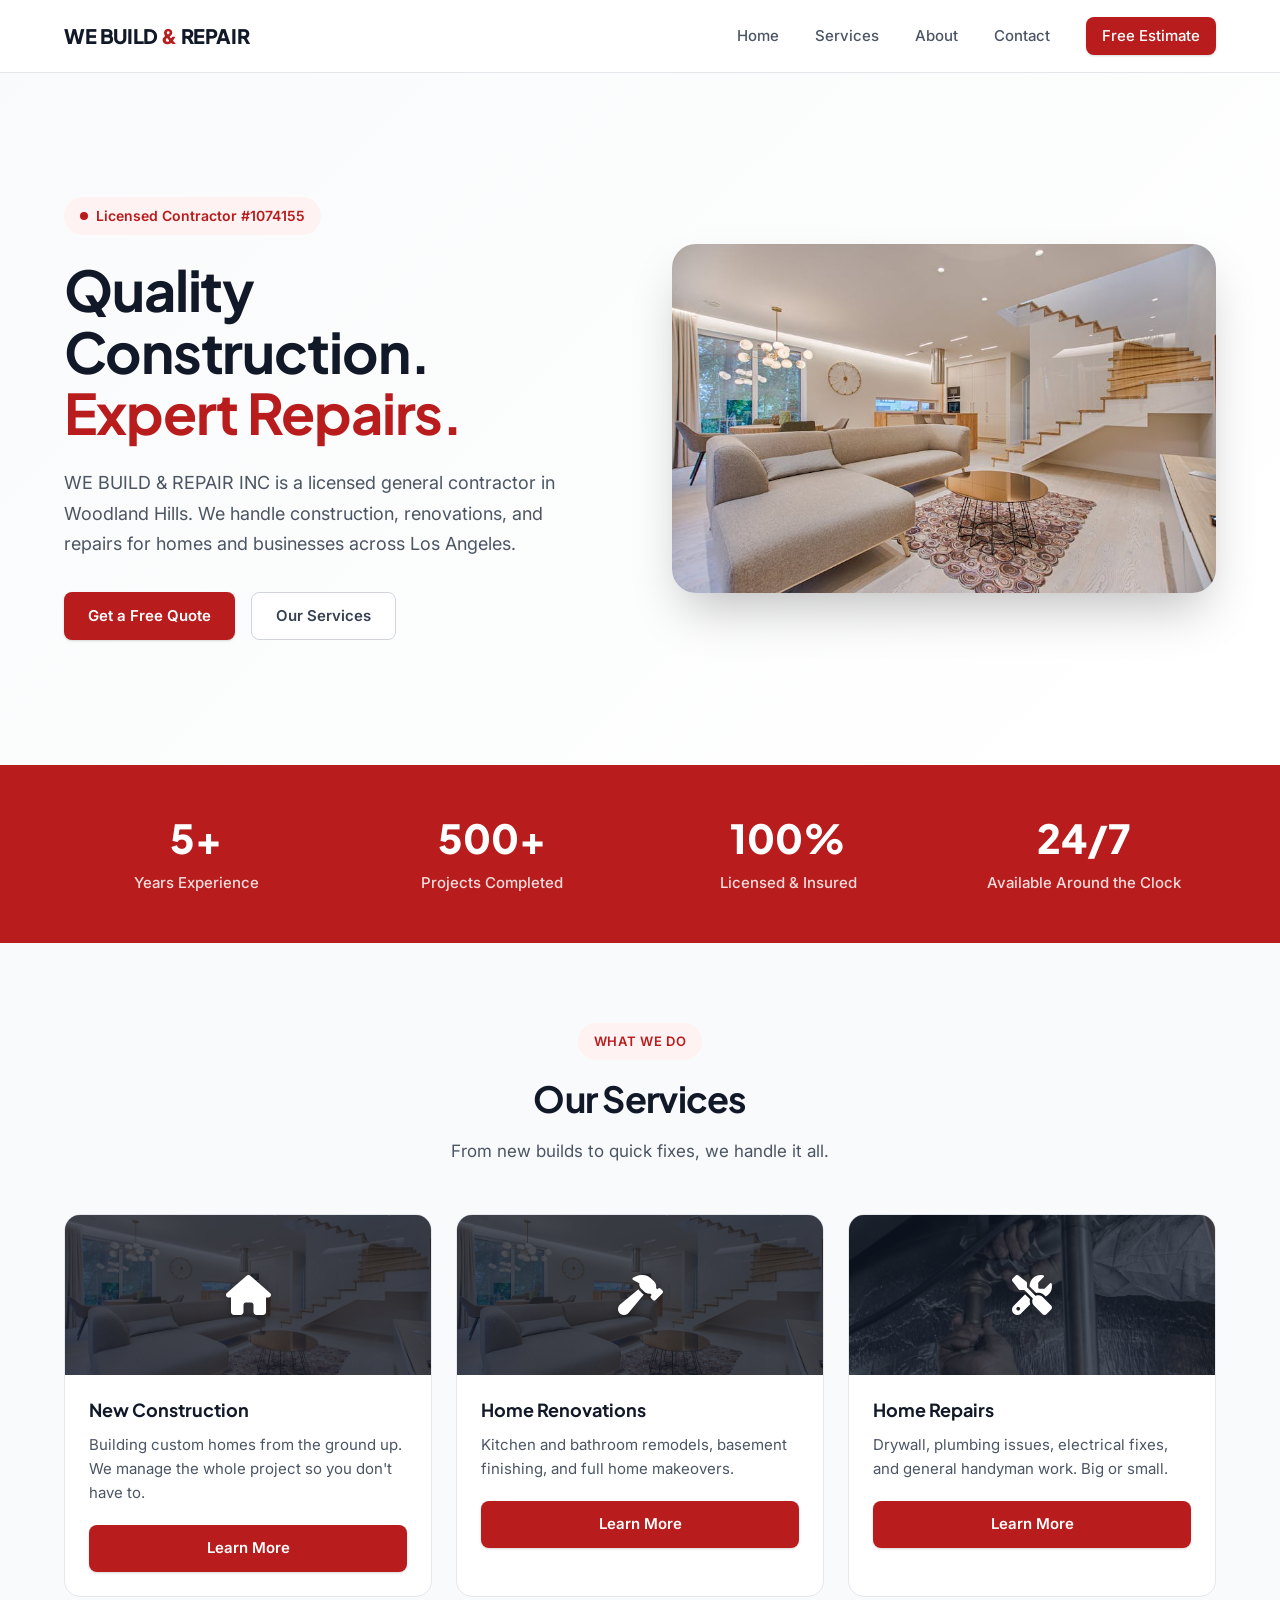
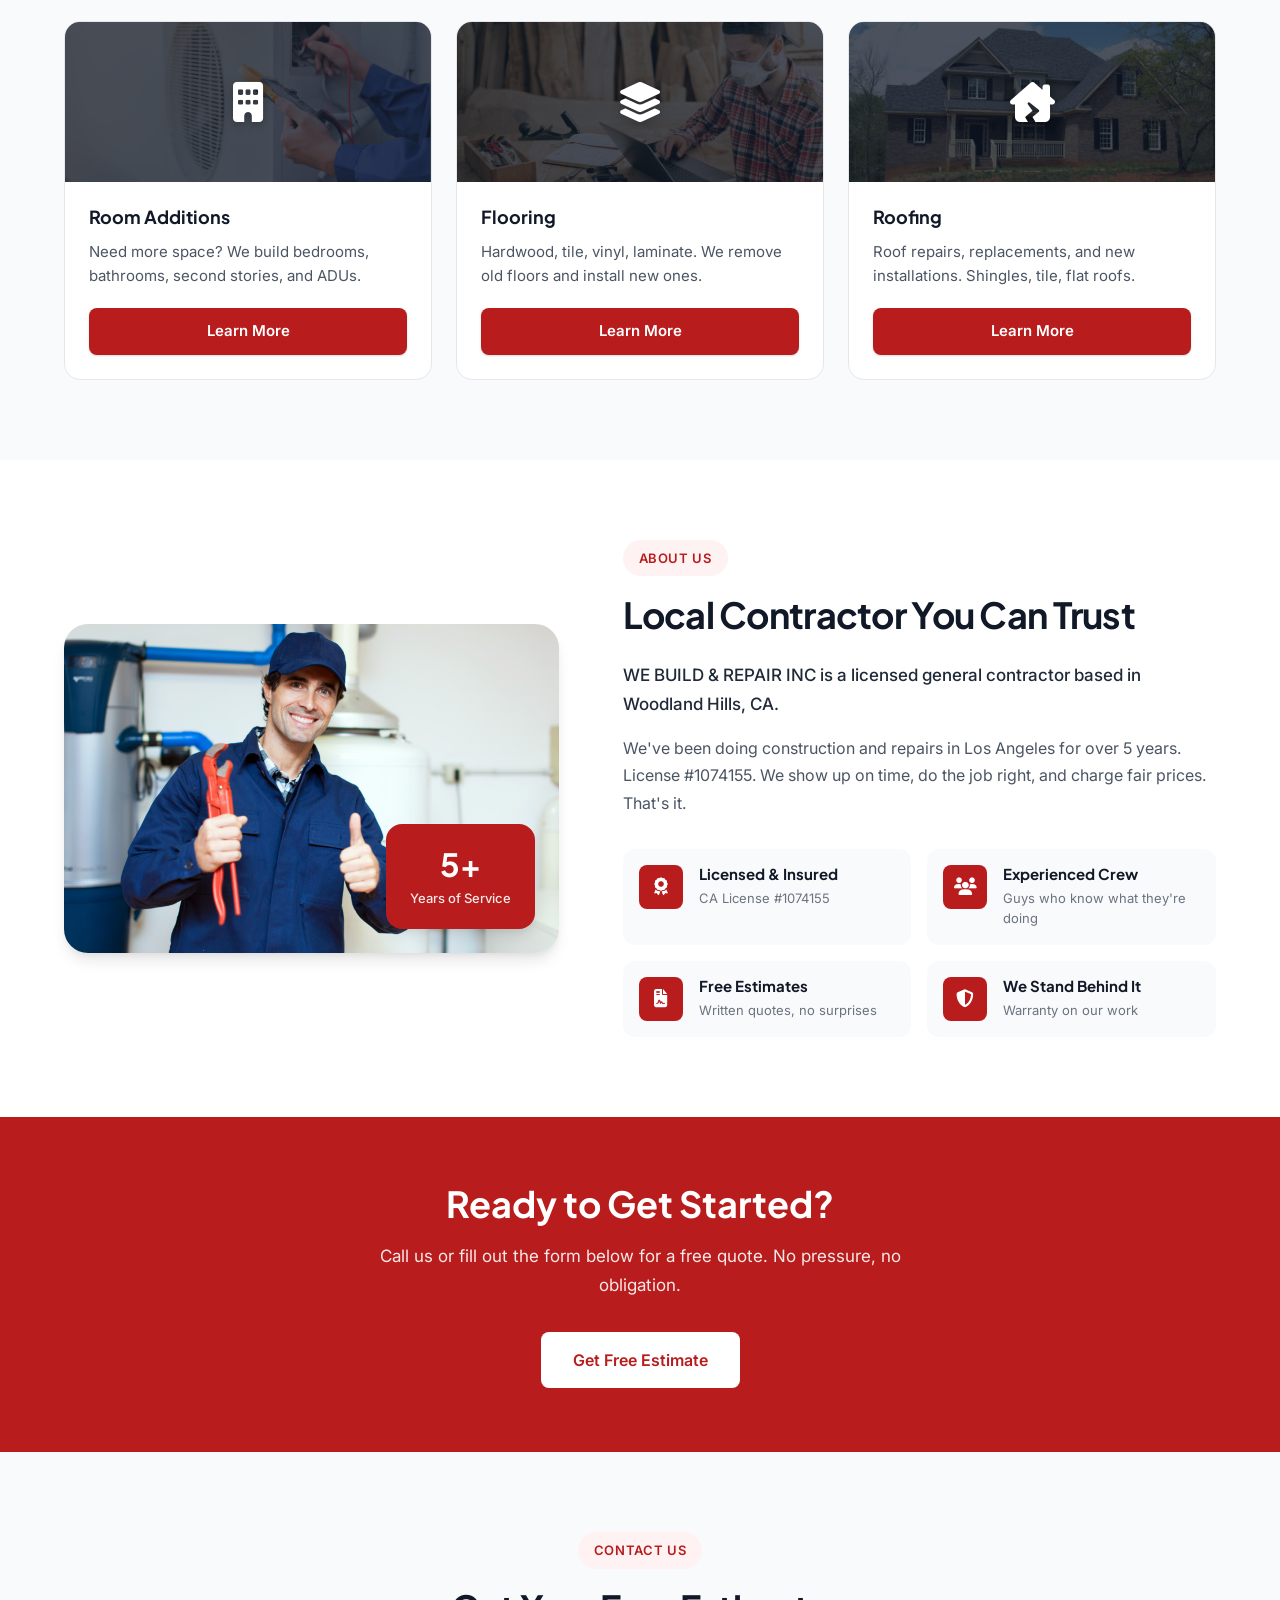
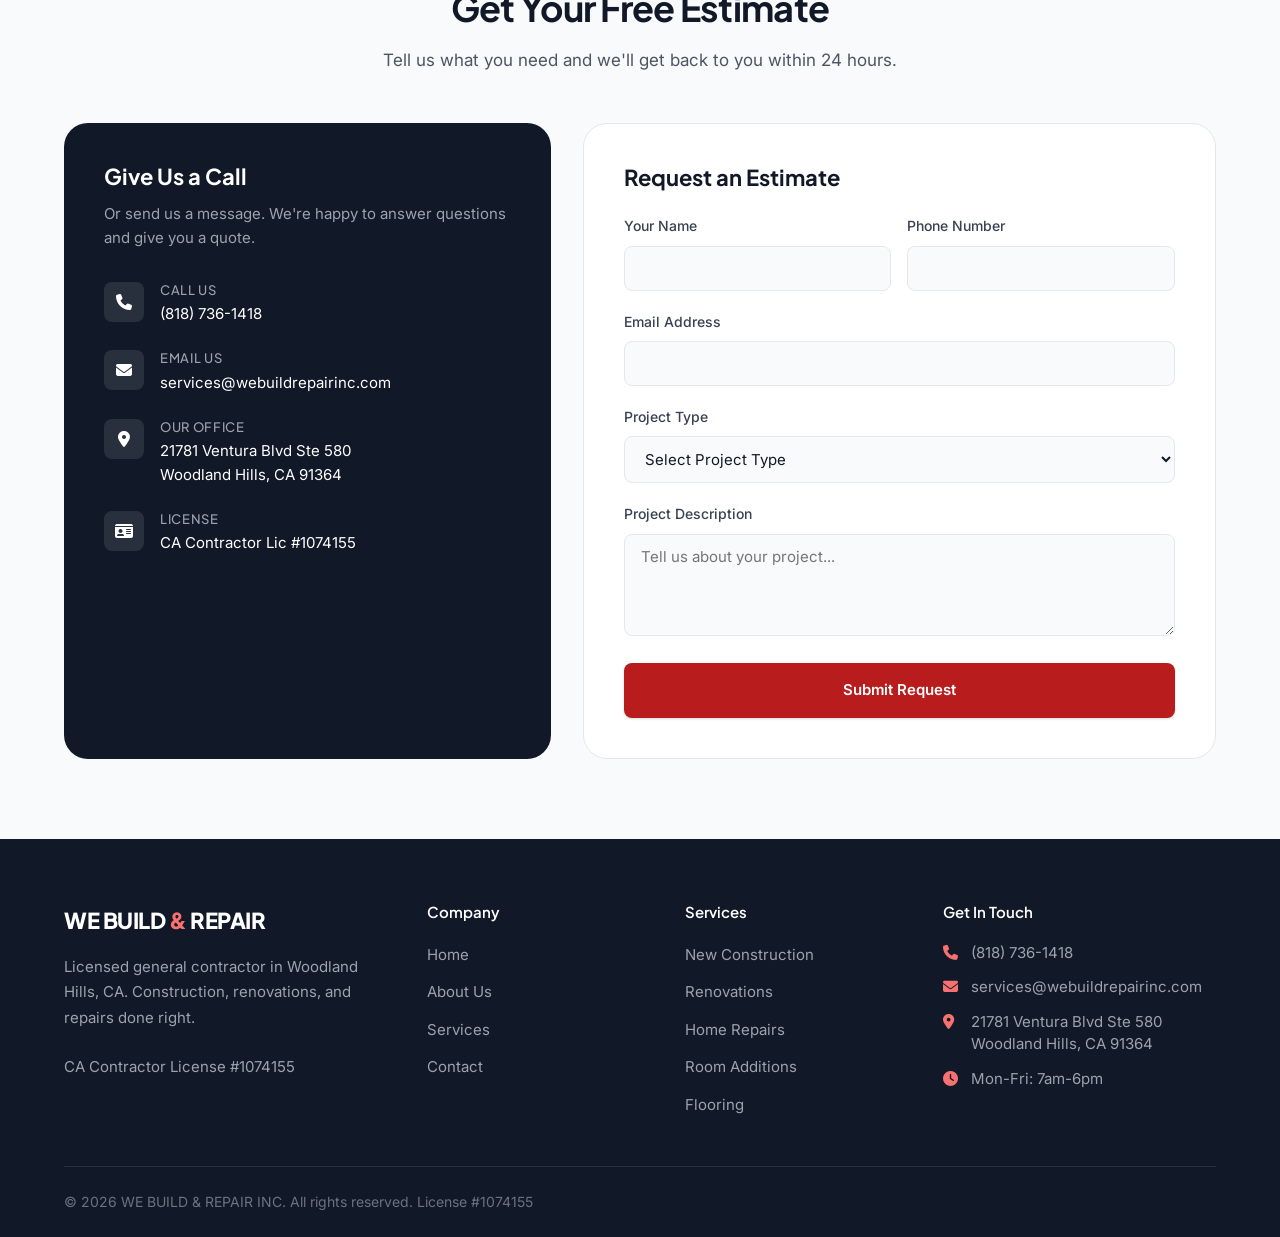
==== index.html @ b123d8c9 "first commit" ====
<!DOCTYPE html>
<html lang="en">
<head>
    <meta charset="UTF-8">
    <meta name="viewport" content="width=device-width, initial-scale=1.0">
    <title>We Build & Repair Inc | Licensed General Contractor in Woodland Hills, CA</title>
    <meta name="description" content="WE BUILD & REPAIR INC - Licensed General Contractor #1074155 serving Woodland Hills & Los Angeles. Expert construction, renovations, and home repairs. Call (818) 736-1418 for a free estimate.">
    <link rel="icon" type="image/png" href="images/favicon.png">
    <link rel="stylesheet" href="css/styles.css">
    <link rel="stylesheet" href="https://cdnjs.cloudflare.com/ajax/libs/font-awesome/6.4.0/css/all.min.css">
    <link href="https://fonts.googleapis.com/css2?family=Inter:wght@400;500;600;700;800;900&display=swap" rel="stylesheet">
</head>
<body>
    <!-- Header -->
    <header>
        <div class="container">
            <nav>
                <a href="index.html" class="logo">
                    <span class="logo-text">WE BUILD <span>&</span> REPAIR</span>
                </a>
                <ul class="nav-links">
                    <li><a href="#home">Home</a></li>
                    <li><a href="#services">Services</a></li>
                    <li><a href="#about">About</a></li>
                    <li><a href="#contact">Contact</a></li>
                    <li><a href="#contact" class="btn btn-primary">Free Estimate</a></li>
                </ul>
                <div class="mobile-menu-btn">
                    <span></span>
                    <span></span>
                    <span></span>
                </div>
            </nav>
        </div>
    </header>

    <!-- Hero Section -->
    <section class="hero" id="home">
        <div class="container">
            <div class="hero-content">
                <div class="hero-text">
                    <span class="hero-badge">Licensed Contractor #1074155</span>
                    <h1>Quality Construction. <span>Expert Repairs.</span></h1>
                    <p>WE BUILD & REPAIR INC is a licensed general contractor in Woodland Hills. We handle construction, renovations, and repairs for homes and businesses across Los Angeles.</p>
                    <div class="hero-buttons">
                        <a href="#contact" class="btn btn-primary">Get a Free Quote</a>
                        <a href="#services" class="btn btn-secondary">Our Services</a>
                    </div>
                </div>
                <div class="hero-image">
                    <img src="images/hero-construction.jpg" alt="Home Construction Project">
                </div>
            </div>
        </div>
    </section>

    <!-- Stats Bar -->
    <div class="stats-bar">
        <div class="container">
            <div class="stats-grid">
                <div class="stat-item">
                    <h3>5+</h3>
                    <p>Years Experience</p>
                </div>
                <div class="stat-item">
                    <h3>500+</h3>
                    <p>Projects Completed</p>
                </div>
                <div class="stat-item">
                    <h3>100%</h3>
                    <p>Licensed & Insured</p>
                </div>
                <div class="stat-item">
                    <h3>24/7</h3>
                    <p>Available Around the Clock</p>
                </div>
            </div>
        </div>
    </div>

    <!-- Services Section -->
    <section class="services" id="services">
        <div class="container">
            <div class="section-header">
                <span class="section-tag">What We Do</span>
                <h2>Our Services</h2>
                <p>From new builds to quick fixes, we handle it all.</p>
            </div>
            <div class="services-grid">
                <div class="service-card service-construction">
                    <div class="service-card-image">
                        <i class="fas fa-home"></i>
                    </div>
                    <div class="service-card-content">
                        <h3>New Construction</h3>
                        <p>Building custom homes from the ground up. We manage the whole project so you don't have to.</p>
                        <a href="services/construction.html" class="btn btn-primary">Learn More</a>
                    </div>
                </div>
                <div class="service-card service-renovations">
                    <div class="service-card-image">
                        <i class="fas fa-hammer"></i>
                    </div>
                    <div class="service-card-content">
                        <h3>Home Renovations</h3>
                        <p>Kitchen and bathroom remodels, basement finishing, and full home makeovers.</p>
                        <a href="services/renovations.html" class="btn btn-primary">Learn More</a>
                    </div>
                </div>
                <div class="service-card service-repairs">
                    <div class="service-card-image">
                        <i class="fas fa-tools"></i>
                    </div>
                    <div class="service-card-content">
                        <h3>Home Repairs</h3>
                        <p>Drywall, plumbing issues, electrical fixes, and general handyman work. Big or small.</p>
                        <a href="services/repairs.html" class="btn btn-primary">Learn More</a>
                    </div>
                </div>
                <div class="service-card service-additions">
                    <div class="service-card-image">
                        <i class="fas fa-building"></i>
                    </div>
                    <div class="service-card-content">
                        <h3>Room Additions</h3>
                        <p>Need more space? We build bedrooms, bathrooms, second stories, and ADUs.</p>
                        <a href="services/additions.html" class="btn btn-primary">Learn More</a>
                    </div>
                </div>
                <div class="service-card service-flooring">
                    <div class="service-card-image">
                        <i class="fas fa-layer-group"></i>
                    </div>
                    <div class="service-card-content">
                        <h3>Flooring</h3>
                        <p>Hardwood, tile, vinyl, laminate. We remove old floors and install new ones.</p>
                        <a href="services/flooring.html" class="btn btn-primary">Learn More</a>
                    </div>
                </div>
                <div class="service-card service-roofing">
                    <div class="service-card-image">
                        <i class="fas fa-house-damage"></i>
                    </div>
                    <div class="service-card-content">
                        <h3>Roofing</h3>
                        <p>Roof repairs, replacements, and new installations. Shingles, tile, flat roofs.</p>
                        <a href="services/roofing.html" class="btn btn-primary">Learn More</a>
                    </div>
                </div>
            </div>
        </div>
    </section>

    <!-- About Section -->
    <section class="about" id="about">
        <div class="container">
            <div class="about-content">
                <div class="about-image">
                    <img src="images/about-team.jpg" alt="We Build & Repair Inc Team">
                    <div class="experience-badge">
                        <h3>5+</h3>
                        <p>Years of Service</p>
                    </div>
                </div>
                <div class="about-text">
                    <span class="section-tag">About Us</span>
                    <h2>Local Contractor You Can Trust</h2>
                    <p class="lead">WE BUILD & REPAIR INC is a licensed general contractor based in Woodland Hills, CA.</p>
                    <p>We've been doing construction and repairs in Los Angeles for over 5 years. License #1074155. We show up on time, do the job right, and charge fair prices. That's it.</p>
                    <div class="about-features">
                        <div class="feature-item">
                            <div class="feature-icon">
                                <i class="fas fa-award"></i>
                            </div>
                            <div>
                                <h4>Licensed & Insured</h4>
                                <p>CA License #1074155</p>
                            </div>
                        </div>
                        <div class="feature-item">
                            <div class="feature-icon">
                                <i class="fas fa-users"></i>
                            </div>
                            <div>
                                <h4>Experienced Crew</h4>
                                <p>Guys who know what they're doing</p>
                            </div>
                        </div>
                        <div class="feature-item">
                            <div class="feature-icon">
                                <i class="fas fa-file-contract"></i>
                            </div>
                            <div>
                                <h4>Free Estimates</h4>
                                <p>Written quotes, no surprises</p>
                            </div>
                        </div>
                        <div class="feature-item">
                            <div class="feature-icon">
                                <i class="fas fa-shield-alt"></i>
                            </div>
                            <div>
                                <h4>We Stand Behind It</h4>
                                <p>Warranty on our work</p>
                            </div>
                        </div>
                    </div>
                </div>
            </div>
        </div>
    </section>

    <!-- CTA Section -->
    <section class="cta-section">
        <div class="container">
            <div class="cta-content">
                <h2>Ready to Get Started?</h2>
                <p>Call us or fill out the form below for a free quote. No pressure, no obligation.</p>
                <a href="#contact" class="btn">Get Free Estimate</a>
            </div>
        </div>
    </section>

    <!-- Contact Section -->
    <section class="contact" id="contact">
        <div class="container">
            <div class="section-header">
                <span class="section-tag">Contact Us</span>
                <h2>Get Your Free Estimate</h2>
                <p>Tell us what you need and we'll get back to you within 24 hours.</p>
            </div>
            <div class="contact-content">
                <div class="contact-info">
                    <h3>Give Us a Call</h3>
                    <p>Or send us a message. We're happy to answer questions and give you a quote.</p>
                    <div class="contact-item">
                        <i class="fas fa-phone"></i>
                        <div>
                            <h4>Call Us</h4>
                            <p>(818) 736-1418</p>
                        </div>
                    </div>
                    <div class="contact-item">
                        <i class="fas fa-envelope"></i>
                        <div>
                            <h4>Email Us</h4>
                            <p>services@webuildrepairinc.com</p>
                        </div>
                    </div>
                    <div class="contact-item">
                        <i class="fas fa-location-dot"></i>
                        <div>
                            <h4>Our Office</h4>
                            <p>21781 Ventura Blvd Ste 580<br>Woodland Hills, CA 91364</p>
                        </div>
                    </div>
                    <div class="contact-item">
                        <i class="fas fa-id-card"></i>
                        <div>
                            <h4>License</h4>
                            <p>CA Contractor Lic #1074155</p>
                        </div>
                    </div>
                </div>
                <div class="contact-form">
                    <h3>Request an Estimate</h3>
                    <form action="#" method="POST">
                        <div class="form-row">
                            <div class="form-group">
                                <label for="name">Your Name</label>
                                <input type="text" id="name" name="name" required>
                            </div>
                            <div class="form-group">
                                <label for="phone">Phone Number</label>
                                <input type="tel" id="phone" name="phone" required>
                            </div>
                        </div>
                        <div class="form-group">
                            <label for="email">Email Address</label>
                            <input type="email" id="email" name="email" required>
                        </div>
                        <div class="form-group">
                            <label for="service">Project Type</label>
                            <select id="service" name="service" required>
                                <option value="">Select Project Type</option>
                                <option value="construction">New Construction</option>
                                <option value="renovation">Home Renovation</option>
                                <option value="repair">Home Repair</option>
                                <option value="addition">Room Addition</option>
                                <option value="flooring">Flooring</option>
                                <option value="roofing">Roofing/Siding</option>
                                <option value="other">Other</option>
                            </select>
                        </div>
                        <div class="form-group">
                            <label for="message">Project Description</label>
                            <textarea id="message" name="message" rows="4" placeholder="Tell us about your project..."></textarea>
                        </div>
                        <button type="submit" class="btn btn-primary">Submit Request</button>
                    </form>
                </div>
            </div>
        </div>
    </section>

    <!-- Partners Section -->
    <section class="partners">
        <div class="container">
            <div class="partners-title">
                <p>Trusted by Homeowners & Partners</p>
            </div>
            <div class="partners-grid">
                <img src="images/partners/partner1.png" alt="Partner" class="partner-logo">
                <img src="images/partners/partner2.png" alt="Partner" class="partner-logo">
                <img src="images/partners/partner3.png" alt="Partner" class="partner-logo">
                <img src="images/partners/partner4.png" alt="Partner" class="partner-logo">
                <img src="images/partners/partner5.png" alt="Partner" class="partner-logo">
            </div>
        </div>
    </section>

    <!-- Footer -->
    <footer>
        <div class="container">
            <div class="footer-content">
                <div class="footer-brand">
                    <span class="logo-text">WE BUILD <span>&</span> REPAIR</span>
                    <p>Licensed general contractor in Woodland Hills, CA. Construction, renovations, and repairs done right.</p>
                    <p class="license-info">CA Contractor License #1074155</p>
                </div>
                <div class="footer-links">
                    <h4>Company</h4>
                    <ul>
                        <li><a href="#home">Home</a></li>
                        <li><a href="#about">About Us</a></li>
                        <li><a href="#services">Services</a></li>
                        <li><a href="#contact">Contact</a></li>
                    </ul>
                </div>
                <div class="footer-services">
                    <h4>Services</h4>
                    <ul>
                        <li><a href="services/construction.html">New Construction</a></li>
                        <li><a href="services/renovations.html">Renovations</a></li>
                        <li><a href="services/repairs.html">Home Repairs</a></li>
                        <li><a href="services/additions.html">Room Additions</a></li>
                        <li><a href="services/flooring.html">Flooring</a></li>
                    </ul>
                </div>
                <div class="footer-contact">
                    <h4>Get In Touch</h4>
                    <p><i class="fas fa-phone"></i> (818) 736-1418</p>
                    <p><i class="fas fa-envelope"></i> services@webuildrepairinc.com</p>
                    <p><i class="fas fa-location-dot"></i> 21781 Ventura Blvd Ste 580<br>Woodland Hills, CA 91364</p>
                    <p><i class="fas fa-clock"></i> Mon-Fri: 7am-6pm</p>
                </div>
            </div>
            <div class="footer-bottom">
                <p>&copy; 2026 WE BUILD & REPAIR INC. All rights reserved. License #1074155</p>
            </div>
        </div>
    </footer>

    <script src="js/main.js"></script>
</body>
</html>
---- css/styles.css ----
/* =====================================================
   WE BUILD & REPAIR INC - Professional Construction
   Clean, Modern Design with Red & White Theme
   License #1074155 | Woodland Hills, CA
   ===================================================== */

@import url('https://fonts.googleapis.com/css2?family=Inter:wght@300;400;500;600;700&family=Plus+Jakarta+Sans:wght@500;600;700;800&display=swap');

/* =====================================================
   CSS VARIABLES - Clean Color System
   ===================================================== */
:root {
    /* Primary Red Palette */
    --red-50: #FEF2F2;
    --red-100: #FEE2E2;
    --red-200: #FECACA;
    --red-300: #FCA5A5;
    --red-400: #F87171;
    --red-500: #EF4444;
    --red-600: #DC2626;
    --red-700: #B91C1C;
    --red-800: #991B1B;
    --red-900: #7F1D1D;
    
    /* Neutral Palette */
    --gray-50: #F9FAFB;
    --gray-100: #F3F4F6;
    --gray-200: #E5E7EB;
    --gray-300: #D1D5DB;
    --gray-400: #9CA3AF;
    --gray-500: #6B7280;
    --gray-600: #4B5563;
    --gray-700: #374151;
    --gray-800: #1F2937;
    --gray-900: #111827;
    
    /* Semantic Colors */
    --primary: #B91C1C;
    --primary-hover: #991B1B;
    --primary-light: #DC2626;
    --white: #FFFFFF;
    --black: #000000;
    
    /* Typography */
    --font-sans: 'Inter', -apple-system, BlinkMacSystemFont, 'Segoe UI', sans-serif;
    --font-display: 'Plus Jakarta Sans', var(--font-sans);
    
    /* Spacing Scale */
    --space-1: 0.25rem;
    --space-2: 0.5rem;
    --space-3: 0.75rem;
    --space-4: 1rem;
    --space-5: 1.25rem;
    --space-6: 1.5rem;
    --space-8: 2rem;
    --space-10: 2.5rem;
    --space-12: 3rem;
    --space-16: 4rem;
    --space-20: 5rem;
    --space-24: 6rem;
    
    /* Border Radius */
    --radius-sm: 6px;
    --radius-md: 8px;
    --radius-lg: 12px;
    --radius-xl: 16px;
    --radius-2xl: 24px;
    --radius-full: 9999px;
    
    /* Shadows */
    --shadow-xs: 0 1px 2px rgba(0, 0, 0, 0.05);
    --shadow-sm: 0 1px 3px rgba(0, 0, 0, 0.1), 0 1px 2px rgba(0, 0, 0, 0.06);
    --shadow-md: 0 4px 6px -1px rgba(0, 0, 0, 0.1), 0 2px 4px -1px rgba(0, 0, 0, 0.06);
    --shadow-lg: 0 10px 15px -3px rgba(0, 0, 0, 0.1), 0 4px 6px -2px rgba(0, 0, 0, 0.05);
    --shadow-xl: 0 20px 25px -5px rgba(0, 0, 0, 0.1), 0 10px 10px -5px rgba(0, 0, 0, 0.04);
    --shadow-2xl: 0 25px 50px -12px rgba(0, 0, 0, 0.25);
    
    /* Transitions */
    --transition-fast: 150ms ease;
    --transition-base: 200ms ease;
    --transition-slow: 300ms ease;
}

/* =====================================================
   RESET & BASE STYLES
   ===================================================== */
*, *::before, *::after {
    margin: 0;
    padding: 0;
    box-sizing: border-box;
}

html {
    scroll-behavior: smooth;
    -webkit-text-size-adjust: 100%;
}

body {
    font-family: var(--font-sans);
    font-size: 16px;
    line-height: 1.6;
    color: var(--gray-700);
    background-color: var(--white);
    -webkit-font-smoothing: antialiased;
    -moz-osx-font-smoothing: grayscale;
}

img {
    max-width: 100%;
    height: auto;
    display: block;
}

a {
    color: inherit;
    text-decoration: none;
}

ul, ol {
    list-style: none;
}

button {
    font-family: inherit;
    cursor: pointer;
    border: none;
    background: none;
}

h1, h2, h3, h4, h5, h6 {
    font-family: var(--font-display);
    font-weight: 700;
    line-height: 1.25;
    color: var(--gray-900);
}

/* =====================================================
   LAYOUT
   ===================================================== */
.container {
    width: 100%;
    max-width: 1200px;
    margin: 0 auto;
    padding: 0 var(--space-6);
}

section {
    padding: var(--space-20) 0;
}

/* =====================================================
   BUTTONS
   ===================================================== */
.btn {
    display: inline-flex;
    align-items: center;
    justify-content: center;
    gap: var(--space-2);
    padding: var(--space-3) var(--space-6);
    font-family: var(--font-sans);
    font-size: 0.9375rem;
    font-weight: 600;
    line-height: 1.5;
    border-radius: var(--radius-md);
    transition: all var(--transition-base);
    white-space: nowrap;
}

.btn-primary {
    background-color: var(--primary);
    color: var(--white) !important;
    box-shadow: var(--shadow-sm);
}

.btn-primary:hover {
    background-color: var(--primary-hover);
    transform: translateY(-1px);
    box-shadow: var(--shadow-md);
}

.btn-secondary {
    background-color: var(--white);
    color: var(--gray-700);
    border: 1px solid var(--gray-300);
}

.btn-secondary:hover {
    background-color: var(--gray-50);
    border-color: var(--gray-400);
}

.btn-white {
    background-color: var(--white);
    color: var(--primary);
}

.btn-white:hover {
    background-color: var(--gray-50);
}

.btn-lg {
    padding: var(--space-4) var(--space-8);
    font-size: 1rem;
}

/* =====================================================
   HEADER & NAVIGATION
   ===================================================== */
header {
    position: fixed;
    top: 0;
    left: 0;
    right: 0;
    z-index: 1000;
    background-color: var(--white);
    border-bottom: 1px solid var(--gray-200);
    transition: box-shadow var(--transition-base);
}

header.scrolled {
    box-shadow: var(--shadow-md);
}

nav {
    display: flex;
    align-items: center;
    justify-content: space-between;
    height: 72px;
}

.logo {
    display: flex;
    align-items: center;
    gap: var(--space-3);
}

.logo img {
    height: 40px;
    width: auto;
}

.logo-text {
    font-family: var(--font-display);
    font-size: 1.25rem;
    font-weight: 800;
    color: var(--gray-900);
    letter-spacing: -0.02em;
}

.logo-text span {
    color: var(--primary);
}

.nav-links {
    display: flex;
    align-items: center;
    gap: var(--space-1);
}

.nav-links li a {
    display: block;
    padding: var(--space-2) var(--space-4);
    font-size: 0.9375rem;
    font-weight: 500;
    color: var(--gray-600);
    border-radius: var(--radius-md);
    transition: all var(--transition-fast);
}

.nav-links li a:hover {
    color: var(--gray-900);
    background-color: var(--gray-100);
}

.nav-links .btn {
    margin-left: var(--space-4);
}

.mobile-menu-btn {
    display: none;
    flex-direction: column;
    justify-content: center;
    gap: 5px;
    width: 40px;
    height: 40px;
    padding: 8px;
    border-radius: var(--radius-md);
    transition: background-color var(--transition-fast);
}

.mobile-menu-btn:hover {
    background-color: var(--gray-100);
}

.mobile-menu-btn span {
    display: block;
    width: 100%;
    height: 2px;
    background-color: var(--gray-700);
    border-radius: 1px;
    transition: all var(--transition-fast);
}

/* =====================================================
   HERO SECTION
   ===================================================== */
.hero {
    padding-top: calc(72px + var(--space-16));
    padding-bottom: var(--space-16);
    background: linear-gradient(135deg, var(--gray-50) 0%, var(--white) 100%);
    min-height: 85vh;
    display: flex;
    align-items: center;
}

.hero-content {
    display: grid;
    grid-template-columns: 1fr 1fr;
    gap: var(--space-16);
    align-items: center;
}

.hero-badge {
    display: inline-flex;
    align-items: center;
    gap: var(--space-2);
    padding: var(--space-2) var(--space-4);
    background-color: var(--red-50);
    color: var(--primary);
    font-size: 0.875rem;
    font-weight: 600;
    border-radius: var(--radius-full);
    margin-bottom: var(--space-6);
}

.hero-badge::before {
    content: '';
    width: 8px;
    height: 8px;
    background-color: var(--primary);
    border-radius: 50%;
}

.hero-text h1 {
    font-size: clamp(2.5rem, 5vw, 3.5rem);
    line-height: 1.1;
    margin-bottom: var(--space-6);
    letter-spacing: -0.02em;
}

.hero-text h1 span {
    color: var(--primary);
}

.hero-text > p {
    font-size: 1.125rem;
    color: var(--gray-600);
    margin-bottom: var(--space-8);
    max-width: 500px;
    line-height: 1.7;
}

.hero-buttons {
    display: flex;
    gap: var(--space-4);
    flex-wrap: wrap;
}

.hero-image {
    position: relative;
}

.hero-image img {
    width: 100%;
    border-radius: var(--radius-2xl);
    box-shadow: var(--shadow-2xl);
}

/* =====================================================
   STATS BAR
   ===================================================== */
.stats-bar {
    background-color: var(--primary);
    padding: var(--space-12) 0;
}

.stats-grid {
    display: grid;
    grid-template-columns: repeat(4, 1fr);
    gap: var(--space-8);
}

.stat-item {
    text-align: center;
    color: var(--white);
}

.stat-item h3 {
    font-size: 2.5rem;
    font-weight: 800;
    color: var(--white);
    margin-bottom: var(--space-2);
}

.stat-item p {
    font-size: 0.9375rem;
    color: rgba(255, 255, 255, 0.85);
    font-weight: 500;
}

/* =====================================================
   SECTION HEADERS
   ===================================================== */
.section-header {
    text-align: center;
    max-width: 600px;
    margin: 0 auto var(--space-12);
}

.section-tag {
    display: inline-block;
    padding: var(--space-2) var(--space-4);
    background-color: var(--red-50);
    color: var(--primary);
    font-size: 0.8125rem;
    font-weight: 600;
    text-transform: uppercase;
    letter-spacing: 0.05em;
    border-radius: var(--radius-full);
    margin-bottom: var(--space-4);
}

.section-header h2 {
    font-size: clamp(1.75rem, 3vw, 2.25rem);
    margin-bottom: var(--space-4);
    letter-spacing: -0.02em;
}

.section-header p {
    font-size: 1.0625rem;
    color: var(--gray-600);
    line-height: 1.7;
}

/* =====================================================
   SERVICES SECTION
   ===================================================== */
.services {
    background-color: var(--gray-50);
}

.services-grid {
    display: grid;
    grid-template-columns: repeat(3, 1fr);
    gap: var(--space-6);
}

.service-card {
    background-color: var(--white);
    border-radius: var(--radius-xl);
    overflow: hidden;
    border: 1px solid var(--gray-200);
    transition: all var(--transition-slow);
}

.service-card:hover {
    transform: translateY(-4px);
    box-shadow: var(--shadow-xl);
    border-color: transparent;
}

.service-card-image {
    height: 160px;
    background-color: var(--gray-900);
    display: flex;
    align-items: center;
    justify-content: center;
    position: relative;
    overflow: hidden;
}

.service-card-image::before {
    content: '';
    position: absolute;
    top: 0;
    left: 0;
    right: 0;
    bottom: 0;
    background-size: cover;
    background-position: center;
    opacity: 0.25;
    transition: all var(--transition-slow);
}

.service-card:hover .service-card-image::before {
    opacity: 0.35;
    transform: scale(1.05);
}

/* Service Card Background Images */
.service-construction .service-card-image::before {
    background-image: url('../images/construction.jpg');
}

.service-renovations .service-card-image::before {
    background-image: url('../images/renovations.jpg');
}

.service-repairs .service-card-image::before {
    background-image: url('../images/repairs.jpg');
}

.service-additions .service-card-image::before {
    background-image: url('../images/additions.jpg');
}

.service-flooring .service-card-image::before {
    background-image: url('../images/flooring.jpg');
}

.service-roofing .service-card-image::before {
    background-image: url('../images/roofing.jpg');
}

.service-card-image i {
    font-size: 2.5rem;
    color: var(--white);
    position: relative;
    z-index: 1;
    text-shadow: 0 2px 10px rgba(0, 0, 0, 0.3);
}

.service-card-content {
    padding: var(--space-6);
}

.service-card h3 {
    font-size: 1.125rem;
    margin-bottom: var(--space-3);
}

.service-card p {
    font-size: 0.9375rem;
    color: var(--gray-600);
    margin-bottom: var(--space-5);
    line-height: 1.6;
}

.service-card .btn {
    width: 100%;
}

/* =====================================================
   ABOUT SECTION
   ===================================================== */
.about {
    background-color: var(--white);
}

.about-content {
    display: grid;
    grid-template-columns: 1fr 1.2fr;
    gap: var(--space-16);
    align-items: center;
}

.about-image {
    position: relative;
}

.about-image img {
    width: 100%;
    border-radius: var(--radius-2xl);
    box-shadow: var(--shadow-lg);
}

.experience-badge {
    position: absolute;
    bottom: var(--space-6);
    right: var(--space-6);
    background-color: var(--primary);
    color: var(--white);
    padding: var(--space-5) var(--space-6);
    border-radius: var(--radius-xl);
    text-align: center;
    box-shadow: var(--shadow-lg);
}

.experience-badge h3 {
    font-size: 2rem;
    color: var(--white);
    margin-bottom: var(--space-1);
}

.experience-badge p {
    font-size: 0.8125rem;
    color: rgba(255, 255, 255, 0.9);
    font-weight: 500;
}

.about-text .section-tag {
    margin-bottom: var(--space-4);
}

.about-text h2 {
    font-size: clamp(1.75rem, 3vw, 2.25rem);
    margin-bottom: var(--space-6);
    letter-spacing: -0.02em;
}

.about-text .lead {
    font-size: 1.0625rem;
    color: var(--gray-800);
    font-weight: 500;
    margin-bottom: var(--space-4);
    line-height: 1.7;
}

.about-text > p {
    color: var(--gray-600);
    margin-bottom: var(--space-8);
    line-height: 1.7;
}

.about-features {
    display: grid;
    grid-template-columns: 1fr 1fr;
    gap: var(--space-4);
}

.feature-item {
    display: flex;
    align-items: flex-start;
    gap: var(--space-4);
    padding: var(--space-4);
    background-color: var(--gray-50);
    border-radius: var(--radius-lg);
    transition: all var(--transition-fast);
}

.feature-item:hover {
    background-color: var(--red-50);
}

.feature-icon {
    width: 44px;
    height: 44px;
    background-color: var(--primary);
    border-radius: var(--radius-md);
    display: flex;
    align-items: center;
    justify-content: center;
    color: var(--white);
    font-size: 1.125rem;
    flex-shrink: 0;
}

.feature-item h4 {
    font-size: 0.9375rem;
    margin-bottom: var(--space-1);
}

.feature-item p {
    font-size: 0.8125rem;
    color: var(--gray-500);
}

/* =====================================================
   PROCESS SECTION
   ===================================================== */
.process {
    background-color: var(--gray-900);
    color: var(--white);
}

.process .section-tag {
    background-color: rgba(255, 255, 255, 0.1);
    color: var(--white);
}

.process .section-header h2 {
    color: var(--white);
}

.process .section-header p {
    color: var(--gray-400);
}

.process-grid {
    display: grid;
    grid-template-columns: repeat(4, 1fr);
    gap: var(--space-6);
}

.process-card {
    text-align: center;
    padding: var(--space-8) var(--space-6);
    background-color: rgba(255, 255, 255, 0.05);
    border-radius: var(--radius-xl);
    border: 1px solid rgba(255, 255, 255, 0.1);
    transition: all var(--transition-slow);
}

.process-card:hover {
    background-color: rgba(255, 255, 255, 0.08);
    transform: translateY(-4px);
}

.process-number {
    width: 56px;
    height: 56px;
    background-color: var(--primary);
    color: var(--white);
    border-radius: 50%;
    display: flex;
    align-items: center;
    justify-content: center;
    font-size: 1.5rem;
    font-weight: 700;
    margin: 0 auto var(--space-5);
    font-family: var(--font-display);
}

.process-card h4 {
    font-size: 1.125rem;
    color: var(--white);
    margin-bottom: var(--space-3);
}

.process-card p {
    font-size: 0.9375rem;
    color: var(--gray-400);
    line-height: 1.6;
}

/* =====================================================
   CTA SECTION
   ===================================================== */
.cta-section {
    background-color: var(--primary);
    padding: var(--space-16) 0;
}

.cta-content {
    text-align: center;
    max-width: 600px;
    margin: 0 auto;
}

.cta-content h2 {
    font-size: clamp(1.75rem, 3vw, 2.25rem);
    color: var(--white);
    margin-bottom: var(--space-4);
}

.cta-content p {
    font-size: 1.0625rem;
    color: rgba(255, 255, 255, 0.9);
    margin-bottom: var(--space-8);
    line-height: 1.7;
}

.cta-section .btn {
    background-color: var(--white);
    color: var(--primary);
    padding: var(--space-4) var(--space-8);
    font-size: 1rem;
}

.cta-section .btn:hover {
    background-color: var(--gray-100);
    transform: translateY(-2px);
}

/* =====================================================
   CONTACT SECTION
   ===================================================== */
.contact {
    background-color: var(--gray-50);
}

.contact-content {
    display: grid;
    grid-template-columns: 1fr 1.3fr;
    gap: var(--space-8);
}

.contact-info {
    background-color: var(--gray-900);
    color: var(--white);
    padding: var(--space-10);
    border-radius: var(--radius-2xl);
}

.contact-info h3 {
    font-size: 1.375rem;
    color: var(--white);
    margin-bottom: var(--space-3);
}

.contact-info > p {
    color: var(--gray-400);
    margin-bottom: var(--space-8);
    font-size: 0.9375rem;
    line-height: 1.6;
}

.contact-item {
    display: flex;
    align-items: flex-start;
    gap: var(--space-4);
    margin-bottom: var(--space-6);
}

.contact-item:last-child {
    margin-bottom: 0;
}

.contact-item i {
    width: 40px;
    height: 40px;
    background-color: rgba(255, 255, 255, 0.1);
    border-radius: var(--radius-md);
    display: flex;
    align-items: center;
    justify-content: center;
    font-size: 1rem;
    flex-shrink: 0;
}

.contact-item h4 {
    font-size: 0.8125rem;
    color: var(--gray-400);
    font-weight: 500;
    margin-bottom: var(--space-1);
    text-transform: uppercase;
    letter-spacing: 0.05em;
}

.contact-item p {
    color: var(--white);
    font-size: 0.9375rem;
}

.contact-form {
    background-color: var(--white);
    padding: var(--space-10);
    border-radius: var(--radius-2xl);
    border: 1px solid var(--gray-200);
}

.contact-form h3 {
    font-size: 1.375rem;
    margin-bottom: var(--space-6);
}

.form-row {
    display: grid;
    grid-template-columns: 1fr 1fr;
    gap: var(--space-4);
}

.form-group {
    margin-bottom: var(--space-5);
}

.form-group label {
    display: block;
    font-size: 0.875rem;
    font-weight: 500;
    color: var(--gray-700);
    margin-bottom: var(--space-2);
}

.form-group input,
.form-group select,
.form-group textarea {
    width: 100%;
    padding: var(--space-3) var(--space-4);
    font-family: var(--font-sans);
    font-size: 0.9375rem;
    color: var(--gray-900);
    background-color: var(--gray-50);
    border: 1px solid var(--gray-200);
    border-radius: var(--radius-md);
    transition: all var(--transition-fast);
}

.form-group input:focus,
.form-group select:focus,
.form-group textarea:focus {
    outline: none;
    border-color: var(--primary);
    background-color: var(--white);
    box-shadow: 0 0 0 3px var(--red-100);
}

.form-group textarea {
    resize: vertical;
    min-height: 100px;
}

.contact-form .btn {
    width: 100%;
    padding: var(--space-4);
}

/* =====================================================
   PARTNERS (HIDDEN)
   ===================================================== */
.partners {
    display: none;
}

/* =====================================================
   FOOTER
   ===================================================== */
footer {
    background-color: var(--gray-900);
    color: var(--white);
    padding-top: var(--space-16);
}

.footer-content {
    display: grid;
    grid-template-columns: 1.5fr 1fr 1fr 1.3fr;
    gap: var(--space-12);
    padding-bottom: var(--space-12);
    border-bottom: 1px solid rgba(255, 255, 255, 0.1);
}

.footer-brand .logo-text {
    font-size: 1.375rem;
    color: var(--white);
    margin-bottom: var(--space-4);
    display: inline-block;
}

.footer-brand .logo-text span {
    color: var(--red-400);
}

.footer-brand > p {
    color: var(--gray-400);
    font-size: 0.9375rem;
    margin-bottom: var(--space-6);
    line-height: 1.7;
}

.license-info {
    font-size: 0.8125rem;
    color: var(--gray-500);
    margin-bottom: var(--space-4);
}

.social-links {
    display: flex;
    gap: var(--space-3);
}

.social-links a {
    width: 40px;
    height: 40px;
    background-color: rgba(255, 255, 255, 0.1);
    border-radius: var(--radius-md);
    display: flex;
    align-items: center;
    justify-content: center;
    color: var(--white);
    font-size: 1rem;
    transition: all var(--transition-fast);
}

.social-links a:hover {
    background-color: var(--primary);
}

.footer-links h4,
.footer-services h4,
.footer-contact h4 {
    font-size: 0.9375rem;
    color: var(--white);
    margin-bottom: var(--space-5);
    font-weight: 600;
}

.footer-links ul,
.footer-services ul {
    display: flex;
    flex-direction: column;
    gap: var(--space-3);
}

.footer-links a,
.footer-services a {
    color: var(--gray-400);
    font-size: 0.9375rem;
    transition: color var(--transition-fast);
}

.footer-links a:hover,
.footer-services a:hover {
    color: var(--white);
}

.footer-contact p {
    display: flex;
    align-items: flex-start;
    gap: var(--space-3);
    color: var(--gray-400);
    font-size: 0.9375rem;
    margin-bottom: var(--space-3);
    line-height: 1.5;
}

.footer-contact i {
    color: var(--red-400);
    margin-top: 3px;
    flex-shrink: 0;
    width: 16px;
}

.footer-bottom {
    padding: var(--space-6) 0;
    display: flex;
    justify-content: space-between;
    align-items: center;
}

.footer-bottom p {
    color: var(--gray-500);
    font-size: 0.875rem;
}

.footer-bottom-links {
    display: flex;
    gap: var(--space-6);
}

.footer-bottom-links a {
    color: var(--gray-500);
    font-size: 0.875rem;
    transition: color var(--transition-fast);
}

.footer-bottom-links a:hover {
    color: var(--white);
}

/* =====================================================
   RESPONSIVE - TABLET (1024px)
   ===================================================== */
@media (max-width: 1024px) {
    .hero-content {
        grid-template-columns: 1fr;
        text-align: center;
        gap: var(--space-10);
    }
    
    .hero-text > p {
        margin-left: auto;
        margin-right: auto;
    }
    
    .hero-buttons {
        justify-content: center;
    }
    
    .hero-image {
        max-width: 500px;
        margin: 0 auto;
    }
    
    .stats-grid {
        grid-template-columns: repeat(2, 1fr);
        gap: var(--space-6);
    }
    
    .services-grid {
        grid-template-columns: repeat(2, 1fr);
    }
    
    .about-content {
        grid-template-columns: 1fr;
        gap: var(--space-10);
    }
    
    .about-image {
        max-width: 500px;
        margin: 0 auto;
    }
    
    .about-text {
        text-align: center;
    }
    
    .about-features {
        justify-content: center;
    }
    
    .process-grid {
        grid-template-columns: repeat(2, 1fr);
    }
    
    .contact-content {
        grid-template-columns: 1fr;
    }
    
    .footer-content {
        grid-template-columns: repeat(2, 1fr);
    }
}

/* =====================================================
   RESPONSIVE - MOBILE LANDSCAPE (768px)
   ===================================================== */
@media (max-width: 768px) {
    section {
        padding: var(--space-16) 0;
    }
    
    nav {
        height: 64px;
    }
    
    .nav-links {
        position: fixed;
        top: 64px;
        left: 0;
        right: 0;
        background-color: var(--white);
        flex-direction: column;
        padding: var(--space-4);
        border-top: 1px solid var(--gray-200);
        box-shadow: var(--shadow-lg);
        transform: translateY(-100%);
        opacity: 0;
        visibility: hidden;
        transition: all var(--transition-slow);
    }
    
    .nav-links.active {
        transform: translateY(0);
        opacity: 1;
        visibility: visible;
    }
    
    .nav-links li {
        width: 100%;
    }
    
    .nav-links li a {
        display: block;
        padding: var(--space-3) var(--space-4);
        text-align: center;
    }
    
    .nav-links .btn {
        margin-left: 0;
        margin-top: var(--space-2);
        width: 100%;
    }
    
    .mobile-menu-btn {
        display: flex;
    }
    
    .hero {
        padding-top: calc(64px + var(--space-10));
        min-height: auto;
    }
    
    .hero-image {
        display: none;
    }
    
    .services-grid {
        grid-template-columns: 1fr;
    }
    
    .about-features {
        grid-template-columns: 1fr;
    }
    
    .process-grid {
        grid-template-columns: 1fr;
    }
    
    .form-row {
        grid-template-columns: 1fr;
    }
    
    .footer-content {
        grid-template-columns: 1fr;
        text-align: center;
        gap: var(--space-8);
    }
    
    .social-links {
        justify-content: center;
    }
    
    .footer-bottom {
        flex-direction: column;
        gap: var(--space-4);
        text-align: center;
    }
}

/* =====================================================
   RESPONSIVE - MOBILE (480px)
   ===================================================== */
@media (max-width: 480px) {
    .container {
        padding: 0 var(--space-4);
    }
    
    section {
        padding: var(--space-12) 0;
    }
    
    .hero-text h1 {
        font-size: 2rem;
    }
    
    .hero-buttons {
        flex-direction: column;
    }
    
    .hero-buttons .btn {
        width: 100%;
    }
    
    .stats-grid {
        grid-template-columns: 1fr 1fr;
        gap: var(--space-4);
    }
    
    .stat-item h3 {
        font-size: 2rem;
    }
    
    .contact-info,
    .contact-form {
        padding: var(--space-6);
    }
    
    .cta-section {
        padding: var(--space-12) 0;
    }
}

/* =====================================================
   ACCESSIBILITY
   ===================================================== */
@media (prefers-reduced-motion: reduce) {
    *, *::before, *::after {
        animation-duration: 0.01ms !important;
        animation-iteration-count: 1 !important;
        transition-duration: 0.01ms !important;
    }
    
    html {
        scroll-behavior: auto;
    }
}

:focus-visible {
    outline: 2px solid var(--primary);
    outline-offset: 2px;
}

::selection {
    background-color: var(--red-100);
    color: var(--gray-900);
}

/* =====================================================
   SERVICE PAGE STYLES
   ===================================================== */

/* Service Page Hero */
.service-hero {
    padding-top: calc(72px + var(--space-16));
    padding-bottom: var(--space-16);
    background: linear-gradient(135deg, var(--gray-900) 0%, var(--gray-800) 100%);
    position: relative;
    overflow: hidden;
}

.service-hero::before {
    content: '';
    position: absolute;
    top: 0;
    left: 0;
    right: 0;
    bottom: 0;
    background: url('../images/construction.jpg') center/cover no-repeat;
    opacity: 0.15;
}

.service-hero .container {
    position: relative;
    z-index: 1;
}

.service-hero-content {
    max-width: 800px;
    margin: 0 auto;
    text-align: center;
}

.service-hero .section-tag {
    background-color: rgba(255, 255, 255, 0.15);
    color: var(--white);
}

.service-hero h1 {
    font-size: clamp(2.25rem, 5vw, 3.25rem);
    color: var(--white);
    margin-bottom: var(--space-6);
    letter-spacing: -0.02em;
}

.service-hero h1 span {
    color: var(--red-400);
}

.service-hero p {
    font-size: 1.125rem;
    color: var(--gray-300);
    line-height: 1.7;
    margin-bottom: var(--space-8);
}

.service-hero-buttons {
    display: flex;
    gap: var(--space-4);
    justify-content: center;
    flex-wrap: wrap;
}

/* Service Overview Section */
.service-overview {
    background-color: var(--white);
    padding: var(--space-20) 0;
}

.service-overview-grid {
    display: grid;
    grid-template-columns: 1.2fr 1fr;
    gap: var(--space-16);
    align-items: center;
}

.service-overview-text .section-tag {
    margin-bottom: var(--space-4);
}

.service-overview-text h2 {
    font-size: clamp(1.75rem, 3vw, 2.25rem);
    margin-bottom: var(--space-6);
    letter-spacing: -0.02em;
}

.service-overview-text > p {
    color: var(--gray-600);
    margin-bottom: var(--space-6);
    line-height: 1.8;
}

.service-overview-image img {
    width: 100%;
    border-radius: var(--radius-2xl);
    box-shadow: var(--shadow-xl);
}

/* Service Highlights List */
.service-highlights {
    margin-top: var(--space-8);
}

.service-highlights li {
    display: flex;
    align-items: flex-start;
    gap: var(--space-3);
    padding: var(--space-3) 0;
    border-bottom: 1px solid var(--gray-100);
}

.service-highlights li:last-child {
    border-bottom: none;
}

.service-highlights li i {
    color: var(--primary);
    margin-top: 4px;
    flex-shrink: 0;
}

.service-highlights li span {
    color: var(--gray-700);
    font-size: 0.9375rem;
}

/* Service Features Grid */
.service-features {
    background-color: var(--gray-50);
    padding: var(--space-20) 0;
}

.service-features-grid {
    display: grid;
    grid-template-columns: repeat(3, 1fr);
    gap: var(--space-6);
}

.service-feature-card {
    background-color: var(--white);
    padding: var(--space-8);
    border-radius: var(--radius-xl);
    border: 1px solid var(--gray-200);
    transition: all var(--transition-slow);
}

.service-feature-card:hover {
    transform: translateY(-4px);
    box-shadow: var(--shadow-lg);
    border-color: transparent;
}

.service-feature-card.featured {
    border-color: var(--primary);
    position: relative;
}

.feature-badge {
    position: absolute;
    top: var(--space-4);
    right: var(--space-4);
    background-color: var(--primary);
    color: var(--white);
    padding: var(--space-1) var(--space-3);
    font-size: 0.75rem;
    font-weight: 600;
    border-radius: var(--radius-full);
    text-transform: uppercase;
    letter-spacing: 0.05em;
}

.service-feature-card .feature-icon {
    width: 56px;
    height: 56px;
    background: linear-gradient(135deg, var(--primary) 0%, var(--primary-light) 100%);
    border-radius: var(--radius-lg);
    display: flex;
    align-items: center;
    justify-content: center;
    color: var(--white);
    font-size: 1.5rem;
    margin-bottom: var(--space-5);
}

.service-feature-card h3 {
    font-size: 1.125rem;
    margin-bottom: var(--space-3);
}

.service-feature-card > p {
    color: var(--gray-600);
    font-size: 0.9375rem;
    line-height: 1.6;
    margin-bottom: var(--space-5);
}

.service-feature-card ul {
    display: flex;
    flex-direction: column;
    gap: var(--space-2);
}

.service-feature-card ul li {
    display: flex;
    align-items: center;
    gap: var(--space-2);
    color: var(--gray-600);
    font-size: 0.875rem;
}

.service-feature-card ul li::before {
    content: '';
    width: 6px;
    height: 6px;
    background-color: var(--primary);
    border-radius: 50%;
    flex-shrink: 0;
}

/* Why Choose Us - Service Page */
.service-why-choose {
    background-color: var(--white);
    padding: var(--space-20) 0;
}

.why-choose-grid {
    display: grid;
    grid-template-columns: repeat(4, 1fr);
    gap: var(--space-6);
}

.why-choose-card {
    text-align: center;
    padding: var(--space-8);
    background-color: var(--gray-50);
    border-radius: var(--radius-xl);
    transition: all var(--transition-slow);
}

.why-choose-card:hover {
    background-color: var(--red-50);
    transform: translateY(-4px);
}

.why-choose-card .icon {
    width: 64px;
    height: 64px;
    background-color: var(--primary);
    border-radius: var(--radius-lg);
    display: flex;
    align-items: center;
    justify-content: center;
    color: var(--white);
    font-size: 1.5rem;
    margin: 0 auto var(--space-5);
}

.why-choose-card h4 {
    font-size: 1.0625rem;
    margin-bottom: var(--space-3);
}

.why-choose-card p {
    color: var(--gray-600);
    font-size: 0.875rem;
    line-height: 1.6;
}

/* Service Process Section */
.service-process {
    background-color: var(--gray-900);
    padding: var(--space-20) 0;
    color: var(--white);
}

.service-process .section-tag {
    background-color: rgba(255, 255, 255, 0.1);
    color: var(--white);
}

.service-process .section-header h2 {
    color: var(--white);
}

.service-process .section-header p {
    color: var(--gray-400);
}

.service-process-grid {
    display: grid;
    grid-template-columns: repeat(5, 1fr);
    gap: var(--space-4);
    position: relative;
}

.service-process-grid::before {
    content: '';
    position: absolute;
    top: 32px;
    left: 10%;
    right: 10%;
    height: 2px;
    background: linear-gradient(90deg, var(--primary), var(--red-400));
    z-index: 0;
}

.process-step {
    text-align: center;
    position: relative;
    z-index: 1;
}

.process-step .step-number {
    width: 64px;
    height: 64px;
    background-color: var(--primary);
    color: var(--white);
    border-radius: 50%;
    display: flex;
    align-items: center;
    justify-content: center;
    font-size: 1.5rem;
    font-weight: 700;
    font-family: var(--font-display);
    margin: 0 auto var(--space-5);
    box-shadow: 0 0 0 4px var(--gray-900), 0 0 0 6px var(--primary);
}

.process-step h4 {
    font-size: 1rem;
    color: var(--white);
    margin-bottom: var(--space-2);
}

.process-step p {
    font-size: 0.8125rem;
    color: var(--gray-400);
    line-height: 1.5;
}

/* Service Page CTA */
.service-cta {
    background: linear-gradient(135deg, var(--primary) 0%, var(--primary-hover) 100%);
    padding: var(--space-16) 0;
}

.service-cta-content {
    display: grid;
    grid-template-columns: 1fr 1fr;
    gap: var(--space-12);
    align-items: center;
}

.service-cta-text h2 {
    font-size: clamp(1.75rem, 3vw, 2.25rem);
    color: var(--white);
    margin-bottom: var(--space-4);
}

.service-cta-text p {
    color: rgba(255, 255, 255, 0.9);
    font-size: 1.0625rem;
    line-height: 1.7;
}

.service-cta-action {
    display: flex;
    flex-direction: column;
    gap: var(--space-4);
    background-color: rgba(255, 255, 255, 0.1);
    padding: var(--space-8);
    border-radius: var(--radius-xl);
}

.service-cta-action .phone-cta {
    display: flex;
    align-items: center;
    gap: var(--space-4);
    color: var(--white);
}

.service-cta-action .phone-cta i {
    width: 48px;
    height: 48px;
    background-color: var(--white);
    color: var(--primary);
    border-radius: 50%;
    display: flex;
    align-items: center;
    justify-content: center;
    font-size: 1.25rem;
}

.service-cta-action .phone-cta span {
    font-size: 0.8125rem;
    color: rgba(255, 255, 255, 0.8);
}

.service-cta-action .phone-cta strong {
    display: block;
    font-size: 1.375rem;
    font-weight: 700;
}

.service-cta-action .btn {
    background-color: var(--white);
    color: var(--primary);
}

.service-cta-action .btn:hover {
    background-color: var(--gray-100);
}

/* Other Services Section */
.other-services {
    background-color: var(--gray-50);
    padding: var(--space-20) 0;
}

.other-services-grid {
    display: flex;
    flex-wrap: wrap;
    justify-content: center;
    gap: var(--space-6);
    max-width: 1000px;
    margin: 0 auto;
}

.other-service-card {
    flex: 0 1 calc(33.333% - var(--space-6));
    min-width: 280px;
    background-color: var(--white);
    padding: var(--space-6);
    border-radius: var(--radius-xl);
    border: 1px solid var(--gray-200);
    display: flex;
    align-items: center;
    gap: var(--space-4);
    transition: all var(--transition-slow);
}

.other-service-card:hover {
    transform: translateX(4px);
    border-color: var(--primary);
    box-shadow: var(--shadow-md);
}

.other-service-card .icon {
    width: 52px;
    height: 52px;
    background-color: var(--red-50);
    border-radius: var(--radius-lg);
    display: flex;
    align-items: center;
    justify-content: center;
    color: var(--primary);
    font-size: 1.25rem;
    flex-shrink: 0;
}

.other-service-card h4 {
    font-size: 1rem;
    margin-bottom: var(--space-1);
}

.other-service-card p {
    font-size: 0.8125rem;
    color: var(--gray-500);
}

.other-service-card i.fa-arrow-right {
    margin-left: auto;
    color: var(--primary);
    font-size: 0.875rem;
    opacity: 0;
    transition: all var(--transition-fast);
}

.other-service-card:hover i.fa-arrow-right {
    opacity: 1;
}

/* =====================================================
   SERVICE PAGE RESPONSIVE - TABLET (1024px)
   ===================================================== */
@media (max-width: 1024px) {
    .service-overview-grid {
        grid-template-columns: 1fr;
        gap: var(--space-10);
    }
    
    .service-overview-image {
        order: -1;
        max-width: 600px;
        margin: 0 auto;
    }
    
    .service-overview-text {
        text-align: center;
    }
    
    .service-features-grid {
        grid-template-columns: repeat(2, 1fr);
    }
    
    .why-choose-grid {
        grid-template-columns: repeat(2, 1fr);
    }
    
    .service-process-grid {
        grid-template-columns: repeat(3, 1fr);
        gap: var(--space-6);
    }
    
    .service-process-grid::before {
        display: none;
    }
    
    .service-cta-content {
        grid-template-columns: 1fr;
        text-align: center;
        gap: var(--space-8);
    }
    
    .other-services-grid {
        grid-template-columns: repeat(2, 1fr);
    }
}

/* =====================================================
   SERVICE PAGE RESPONSIVE - MOBILE (768px)
   ===================================================== */
@media (max-width: 768px) {
    .service-hero {
        padding-top: calc(64px + var(--space-10));
        padding-bottom: var(--space-12);
    }
    
    .service-hero-buttons {
        flex-direction: column;
        align-items: center;
    }
    
    .service-hero-buttons .btn {
        width: 100%;
        max-width: 280px;
    }
    
    .service-features-grid {
        grid-template-columns: 1fr;
    }
    
    .why-choose-grid {
        grid-template-columns: 1fr;
    }
    
    .service-process-grid {
        grid-template-columns: 1fr;
        gap: var(--space-6);
    }
    
    .process-step .step-number {
        box-shadow: none;
    }
    
    .service-cta-action {
        padding: var(--space-6);
    }
    
    .other-services-grid {
        grid-template-columns: 1fr;
    }
}

/* =====================================================
   SERVICE PAGE RESPONSIVE - SMALL MOBILE (480px)
   ===================================================== */
@media (max-width: 480px) {
    .service-feature-card {
        padding: var(--space-6);
    }
    
    .why-choose-card {
        padding: var(--space-6);
    }
}
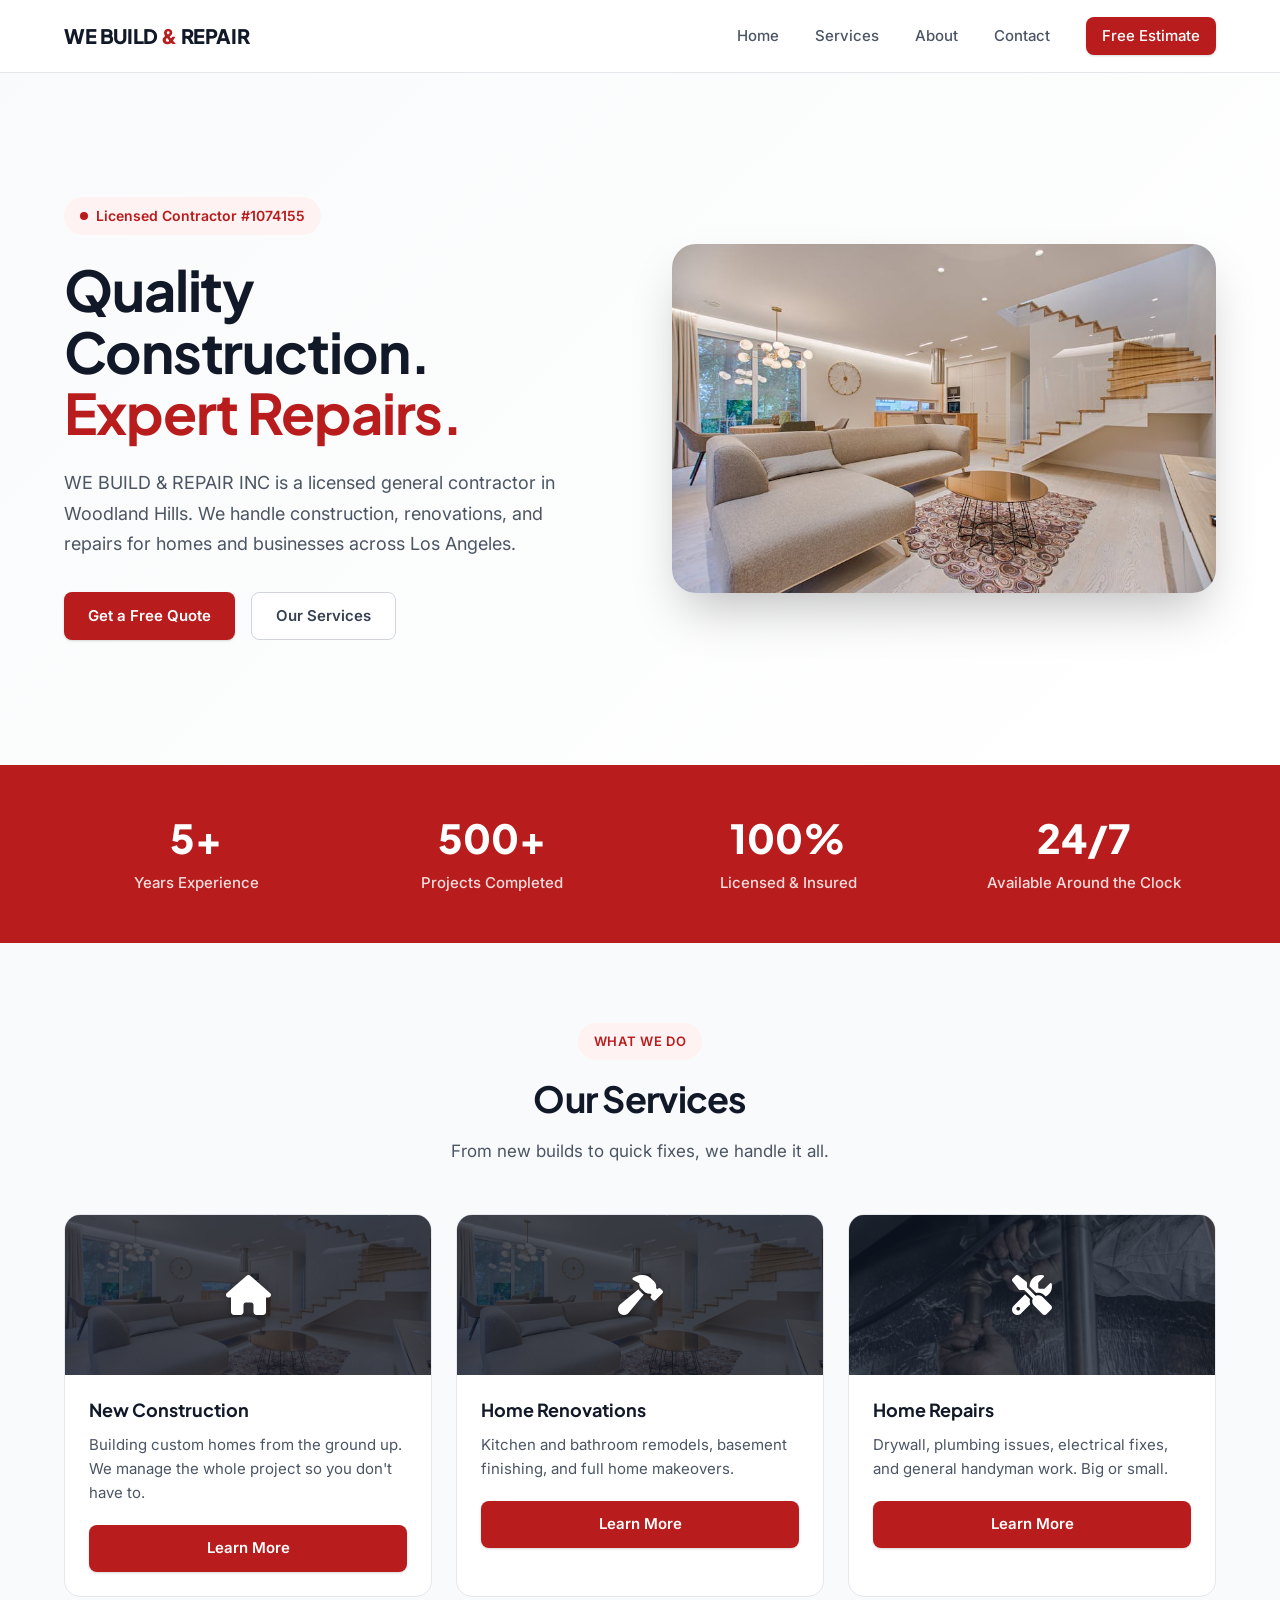
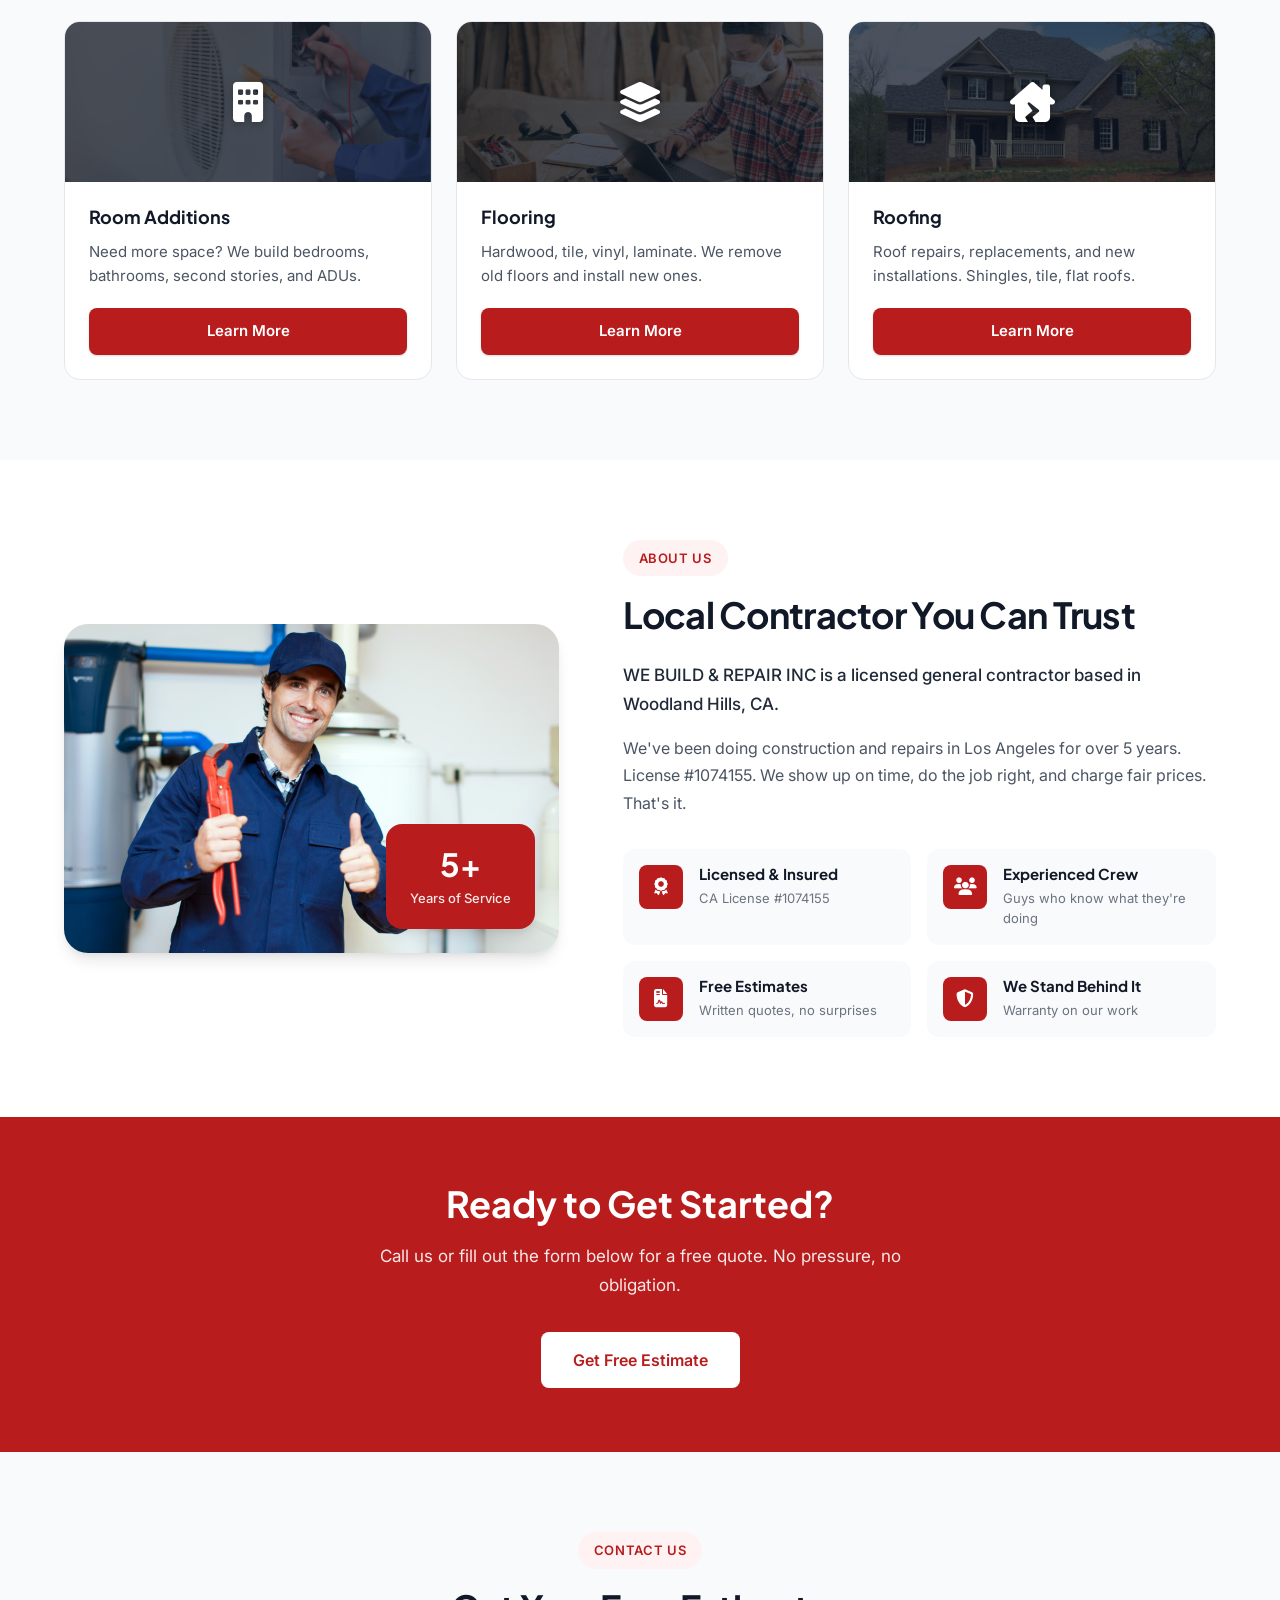
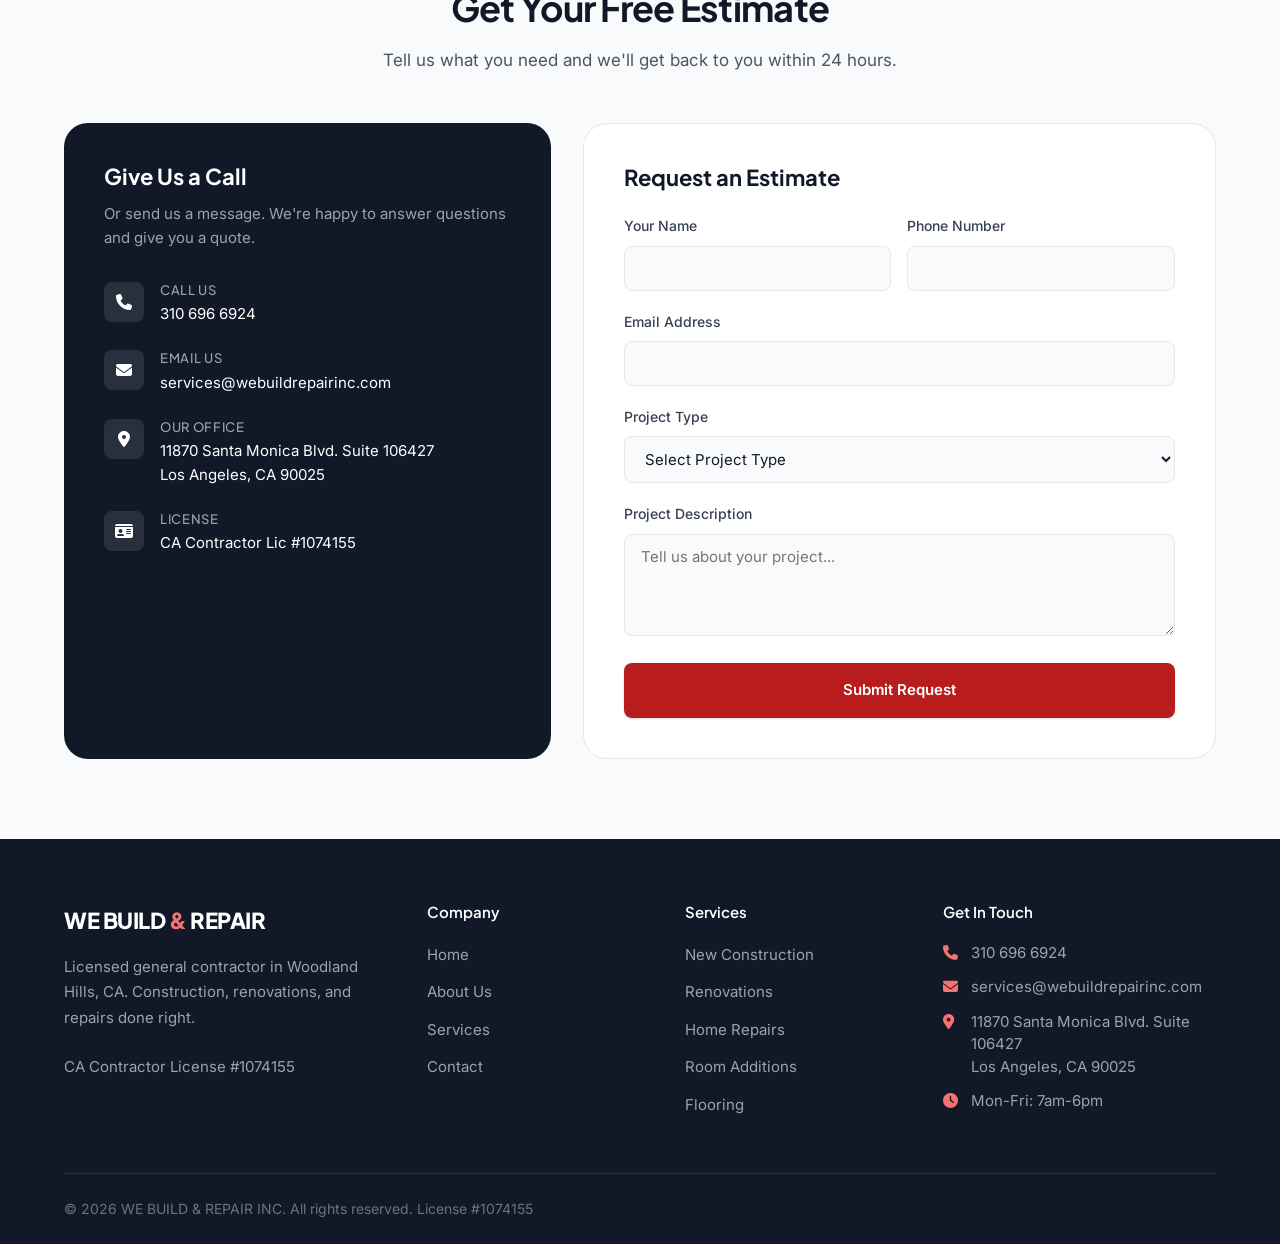
==== commit 86b59524: "feat: update contact info - phone and address across site - Updated phone: (818) 736-1418 → 310 696 " ====
--- a/index.html
+++ b/index.html
@@ -4,7 +4,7 @@
     <meta charset="UTF-8">
     <meta name="viewport" content="width=device-width, initial-scale=1.0">
     <title>We Build & Repair Inc | Licensed General Contractor in Woodland Hills, CA</title>
-    <meta name="description" content="WE BUILD & REPAIR INC - Licensed General Contractor #1074155 serving Woodland Hills & Los Angeles. Expert construction, renovations, and home repairs. Call (818) 736-1418 for a free estimate.">
+    <meta name="description" content="WE BUILD & REPAIR INC - Licensed General Contractor #1074155 serving Woodland Hills & Los Angeles. Expert construction, renovations, and home repairs. Call 310 696 6924 for a free estimate.">
     <link rel="icon" type="image/png" href="images/favicon.png">
     <link rel="stylesheet" href="css/styles.css">
     <link rel="stylesheet" href="https://cdnjs.cloudflare.com/ajax/libs/font-awesome/6.4.0/css/all.min.css">
@@ -237,7 +237,7 @@
                         <i class="fas fa-phone"></i>
                         <div>
                             <h4>Call Us</h4>
-                            <p>(818) 736-1418</p>
+                            <p>310 696 6924</p>
                         </div>
                     </div>
                     <div class="contact-item">
@@ -251,7 +251,7 @@
                         <i class="fas fa-location-dot"></i>
                         <div>
                             <h4>Our Office</h4>
-                            <p>21781 Ventura Blvd Ste 580<br>Woodland Hills, CA 91364</p>
+                            <p>11870 Santa Monica Blvd. Suite 106427<br>Los Angeles, CA 90025</p>
                         </div>
                     </div>
                     <div class="contact-item">
@@ -349,9 +349,9 @@
                 </div>
                 <div class="footer-contact">
                     <h4>Get In Touch</h4>
-                    <p><i class="fas fa-phone"></i> (818) 736-1418</p>
+                    <p><i class="fas fa-phone"></i> 310 696 6924</p>
                     <p><i class="fas fa-envelope"></i> services@webuildrepairinc.com</p>
-                    <p><i class="fas fa-location-dot"></i> 21781 Ventura Blvd Ste 580<br>Woodland Hills, CA 91364</p>
+                    <p><i class="fas fa-location-dot"></i> 11870 Santa Monica Blvd. Suite 106427<br>Los Angeles, CA 90025</p>
                     <p><i class="fas fa-clock"></i> Mon-Fri: 7am-6pm</p>
                 </div>
             </div>
